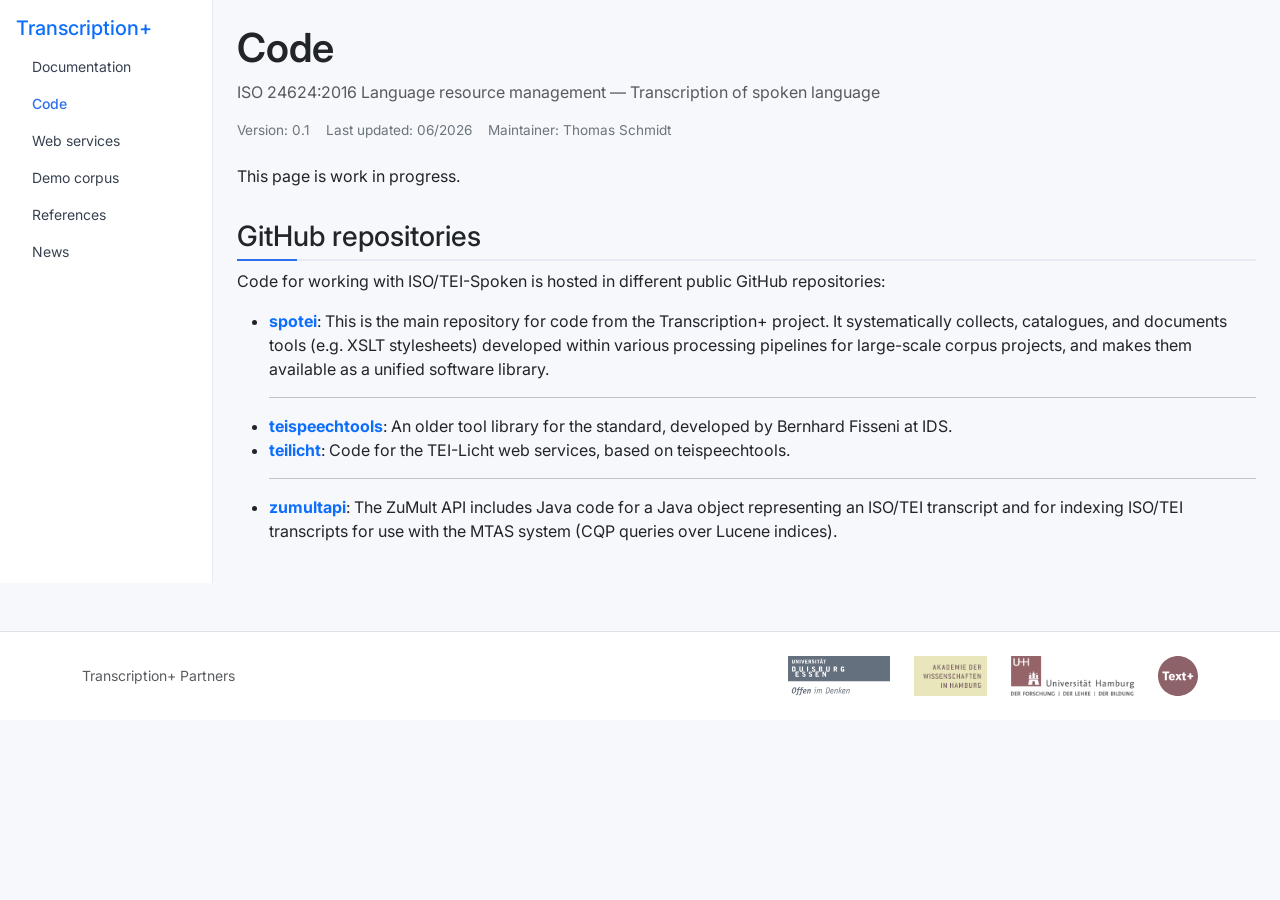
==== html/code.html @ f5cdf35d "Initial commit" ====
<?xml version="1.0" encoding="UTF-8"?>
<!DOCTYPE html>
<html lang="en" xmlns="http://www.w3.org/1999/xhtml">
    <head>
        <meta charset="UTF-8"/>
            <title>Transcription+: Documentation</title>
            <link href="https://cdn.jsdelivr.net/npm/bootstrap@5.3.3/dist/css/bootstrap.min.css" rel="stylesheet"/>
            <link href="https://fonts.googleapis.com/css2?family=Inter:wght@300;400;600&amp;display=swap" rel="stylesheet"/>                   
            <link href="styles.css" rel="stylesheet"/>
    </head>
    
    <body>
        
        <div class="container-fluid">
            <div class="row">
                
                <!-- Sidebar -->
                <nav class="col-md-3 col-lg-2 sidebar p-3">
                    <h5>
                        <a class="home-link" href="index.html" title="Homepage">Transcription+</a>                        
                    </h5>
                    
                    <ul class="nav flex-column small">
                        <li class="nav-item"><a class="nav-link" href="documentation.html">Documentation</a></li>
                        <li class="nav-item"><a class="nav-link active" href="code.html">Code</a></li>
                        <li class="nav-item"><a class="nav-link" href="webservices.html">Web services</a></li>
                        <li class="nav-item"><a class="nav-link" href="democorpus.html">Demo corpus</a></li>
                        <li class="nav-item"><a class="nav-link" href="references.html">References</a></li>
                        <li class="nav-item"><a class="nav-link" href="news.html">News</a></li>
                    </ul>
                </nav>
                
                <!-- Main content -->
                <main class="col-md-9 col-lg-10 p-4 content">
                    
                    <!-- Header -->
                    <div class="mb-4">
                        <h1 class="fw-semibold">Code</h1>
                        <p class="text-muted">ISO 24624:2016 Language resource management — Transcription of spoken language</p>                        
                        
                        <div class="d-flex gap-3 meta">
                            <div>Version: 0.1</div>
                            <div>Last updated: 06/2026</div>
                            <div>Maintainer: Thomas Schmidt</div>
                        </div>
                    </div>
                    
                    <p>
                        This page is work in progress.
                    </p>
                    
                    <h3>GitHub repositories</h3>   
                    <p>Code for working with ISO/TEI-Spoken is hosted in different public GitHub repositories:</p>
                    <ul>
                        <li>
                            <b><a href="https://github.com/zumult-org/spotei" target="_blank">spotei</a></b>: This is the main repository for
                            code from the Transcription+ project. It systematically collects, catalogues, and documents tools (e.g. XSLT stylesheets)
                            developed within various processing pipelines for large-scale corpus projects, and makes them available as a unified software
                            library. 
                        </li>
                        <hr/>
                        <li>
                            <b><a href="https://github.com/Exmaralda-Org/teispeechtools" target="_blank">teispeechtools</a></b>: An older tool library for the standard,
                            developed by Bernhard Fisseni at IDS.  
                        </li>
                        <li>
                            <b><a href="https://github.com/Exmaralda-Org/teilicht" target="_blank">teilicht</a></b>: Code for the TEI-Licht web services, based on teispeechtools.                            
                        </li>
                        <hr/>
                        <li>
                            <b><a href="https://github.com/zumult-org/zumultapi" target="_blank">zumultapi</a></b>: 
                            The ZuMult API includes Java code for a Java object representing an ISO/TEI transcript
                            and for indexing ISO/TEI transcripts for use with the MTAS system (CQP queries over Lucene indices). 
                        </li>
                    </ul>
                </main>
                <footer class="mt-5 border-top" style="background: white;">
                    <div class="container py-4">
                        
                        <div class="row align-items-center">
                            
                            <!-- Left: text -->
                            <div class="col-md-4 text-muted small">
                                Transcription+ Partners
                            </div>
                            
                            <!-- Center / logos -->
                            <div class="col-md-8 d-flex flex-wrap gap-4 align-items-center justify-content-md-end">
                                
                                <img src="img/ude-logo.svg" title="University of Duisburg-Essen: Institute for Communication Studies"
                                    class="footer-logo"/>
                                
                                <img src="img/adwhh_logo.png" title="Academy of Sciences and Humanities in Hamburg"
                                    class="footer-logo"/>
                                
                                <img src="img/uhh-logo.png" title="University of Hamburg: Centre for Sustainable Research Data Management"
                                    class="footer-logo"/>
                                
                                <img src="img/text-plus-logo.svg" title="Text+ in NFDI"
                                    class="footer-logo"/>
                                
                            </div>
                        </div>
                        
                        <!-- Bottom line -->
                        <!-- <div class="text-center text-muted small mt-3">
                    © 2026 Standards Portal · All rights reserved
                </div> -->
                        
                    </div>
                </footer>        
                
            </div>
        </div>
        
        
        
    </body>
</html>
---- html/styles.css ----
:root {
  --primary: #2F6FED;
  --accent: #22C55E;
  --bg: #F6F8FC;
  --border: #E6EAF2;
  --text-muted: #6b7280;
}

                
.header {
  border-bottom: 1px solid #eee;
  background: white;
}

.standard-card {
  border: 1px solid #eee;
  box-shadow: 0 2px 10px rgba(0,0,0,0.03);
  transition: 0.15s ease;
}

.standard-card:hover {
  transform: translateY(-2px);
}

.muted-small {
  font-size: 0.85rem;
  color: #6c757d;
}


body {
  background: var(--bg);
  font-family: Inter, system-ui, sans-serif;
}

/* Sidebar */
.sidebar {
  background: white;
  border-right: 1px solid var(--border);
  position: sticky;
  top: 0;
  min-height: 50vh;
  max-height: 90vh;
  overflow-y: auto;
}

            

pre {
  background: #f8f9fa;
  padding: 1rem;
  border-radius: 6px;
  font-size: 0.9rem;
}

.meta {
  font-size: 0.85rem;
  color: #6c757d;
}

.highlight-box {
  border: 1px solid #eee;
  background: #fff;
  padding: 1rem;
  border-radius: 8px;
  box-shadow: 0 2px 10px rgba(0,0,0,0.03);
}

.nav-link:hover {
  background: #f8f9fa;
  border-radius: 6px;
}


/* Headings accent bar */
.content h3 {
  border-bottom: 2px solid var(--border);
  position: relative;
  padding-bottom: .4rem;
  margin-top: 2rem;
  padding-bottom: .3rem;  
}

.content h3::before {
  content: "";
  position: absolute;
  left: 0;
  bottom: -2px;
  width: 60px;
  height: 2px;
  background: var(--primary);
}

/* Cards / boxes */
.highlight-box {
  border: 1px solid var(--border);
  border-radius: 10px;
  padding: 1rem;
  background: white;
  box-shadow: 0 2px 12px rgba(47,111,237,0.05);
  transition: 0.15s ease;
}

.highlight-box:hover {
  transform: translateY(-2px);
}

/* Nav links */
.nav-link {
  color: #374151;
  transition: 0.15s;
}

.nav-link:hover {
  background: rgba(47,111,237,0.08);
  border-radius: 6px;
}

/* Active section feel (optional JS hook later) */
.nav-link.active {
  color: var(--primary);
  font-weight: 500;
}

img.footer-logo {
    height:40px; 
    filter: grayscale(70%); 
    opacity:0.7; 
    transition:0.2s;    
}

img.footer-logo:hover {
  filter: grayscale(30%);
  opacity: 1;
  transform: scale(1.03);
}

a {
  text-decoration: none;
}

a:hover {
  color: #2F6FED;          /* subtle accent on hover */
  text-decoration: underline;
  text-underline-offset: 2px;
}
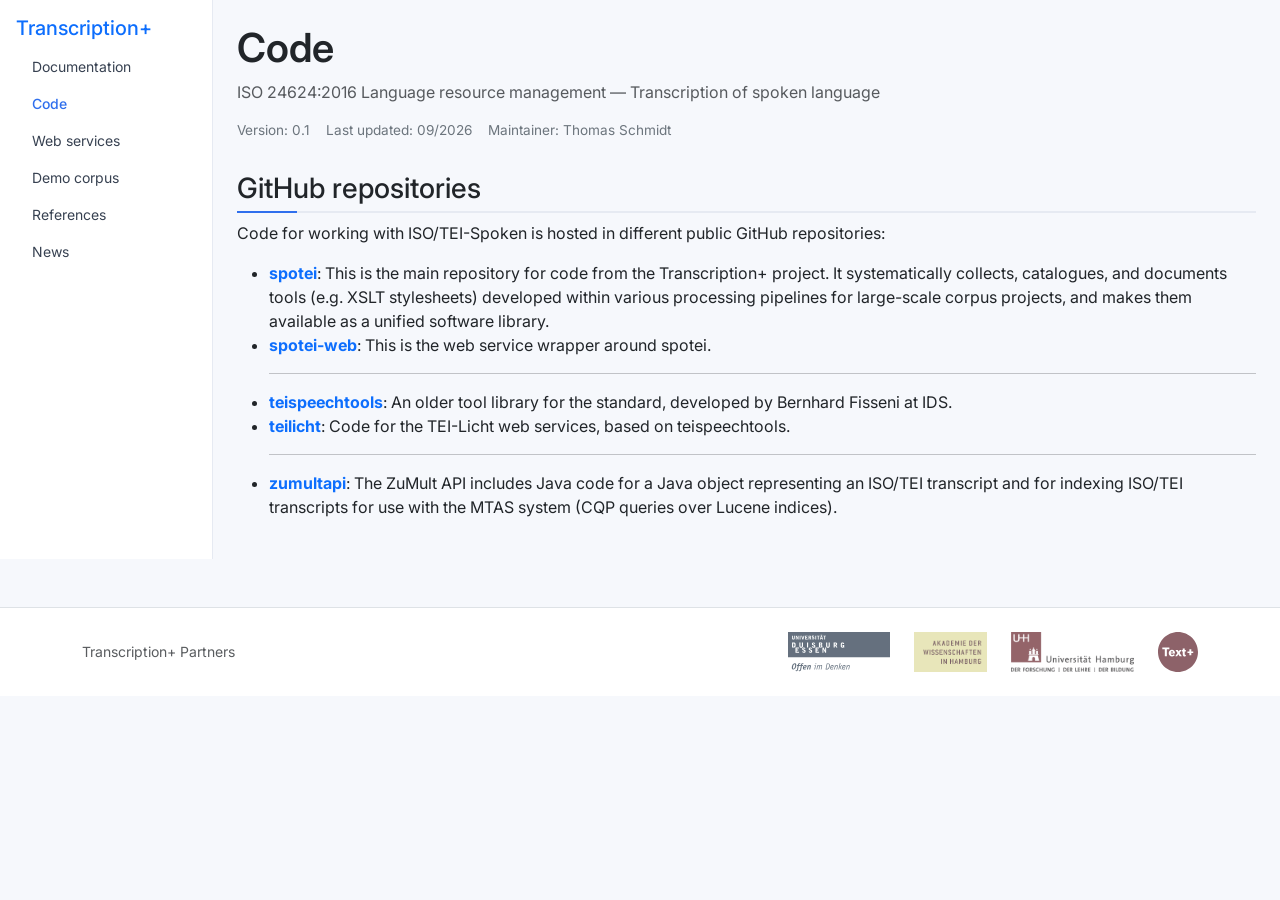
==== commit 51aefc48: "minor updates on all pages" ====
--- a/html/code.html
+++ b/html/code.html
@@ -40,14 +40,10 @@
                         
                         <div class="d-flex gap-3 meta">
                             <div>Version: 0.1</div>
-                            <div>Last updated: 06/2026</div>
+                            <div>Last updated: 09/2026</div>
                             <div>Maintainer: Thomas Schmidt</div>
                         </div>
                     </div>
-                    
-                    <p>
-                        This page is work in progress.
-                    </p>
                     
                     <h3>GitHub repositories</h3>   
                     <p>Code for working with ISO/TEI-Spoken is hosted in different public GitHub repositories:</p>
@@ -57,6 +53,10 @@
                             code from the Transcription+ project. It systematically collects, catalogues, and documents tools (e.g. XSLT stylesheets)
                             developed within various processing pipelines for large-scale corpus projects, and makes them available as a unified software
                             library. 
+                        </li>
+                        <li>
+                            <b><a href="https://github.com/zumult-org/spotei-web" target="_blank">spotei-web</a></b>: This is the web service wrapper around
+                            spotei. 
                         </li>
                         <hr/>
                         <li>
@@ -104,8 +104,8 @@
                         
                         <!-- Bottom line -->
                         <!-- <div class="text-center text-muted small mt-3">
-                    © 2026 Standards Portal · All rights reserved
-                </div> -->
+                         © 2026 Standards Portal · All rights reserved
+                        </div> -->
                         
                     </div>
                 </footer>        
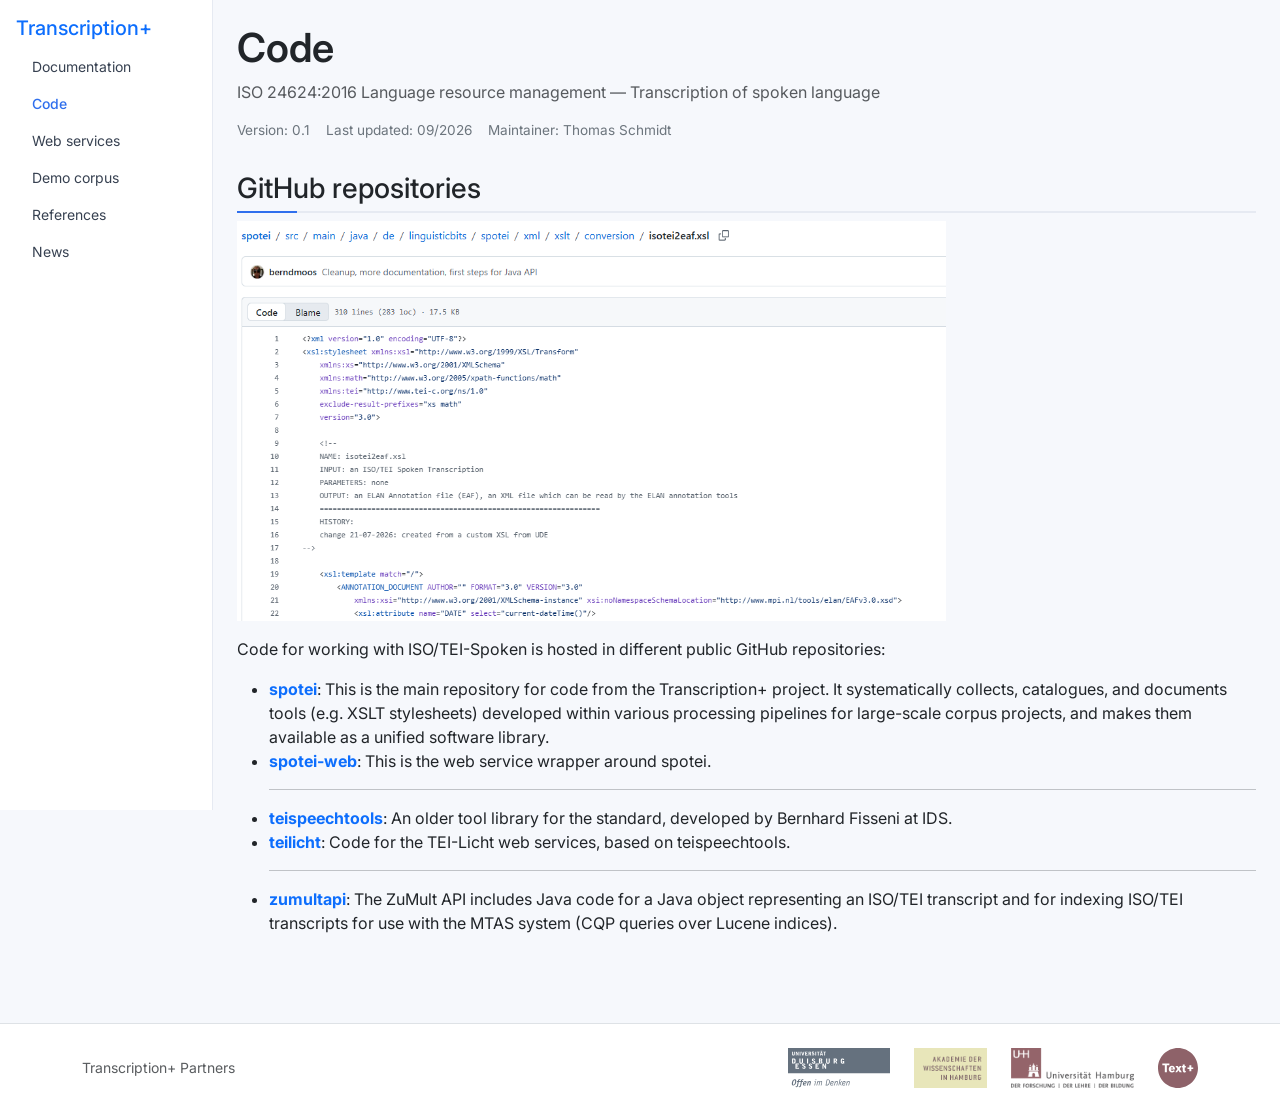
==== commit 03c8d37a: "updated, revised for official publication" ====
--- a/html/code.html
+++ b/html/code.html
@@ -45,7 +45,13 @@
                         </div>
                     </div>
                     
-                    <h3>GitHub repositories</h3>   
+                    <h3>GitHub repositories</h3>  
+                    <p>
+                        <a target="_blank" href="https://github.com/zumult-org/spotei">
+                            <img style="height: 400px;" src="img/code.png" title="XSLT in GitHub"/>
+                        </a>
+                    </p>                    
+                    
                     <p>Code for working with ISO/TEI-Spoken is hosted in different public GitHub repositories:</p>
                     <ul>
                         <li>
--- a/html/styles.css
+++ b/html/styles.css
@@ -5,6 +5,21 @@
   --border: #E6EAF2;
   --text-muted: #6b7280;
 }
+
+/*  body::before {
+    content: "";
+    position: fixed;
+    inset: 0;
+
+    background: url("img/teixml.png") center / cover no-repeat;
+
+    opacity: 0.12;       
+    filter: grayscale(30%);
+
+    z-index: -1;
+}   */         
+
+
 
                 
 .header {
@@ -143,4 +158,28 @@
   color: #2F6FED;          /* subtle accent on hover */
   text-decoration: underline;
   text-underline-offset: 2px;
-}+}
+
+.authors{
+    font-weight: bold;
+}
+
+.authors:after{
+    content: "\A";
+    white-space: pre;
+}
+
+.pubtitle  {
+    padding-left: 30px;
+}
+
+.pubdetails  {
+    padding-left: 30px;
+    
+}
+
+
+.pubtitle:after{
+    content: "\A";
+    white-space: pre;
+}
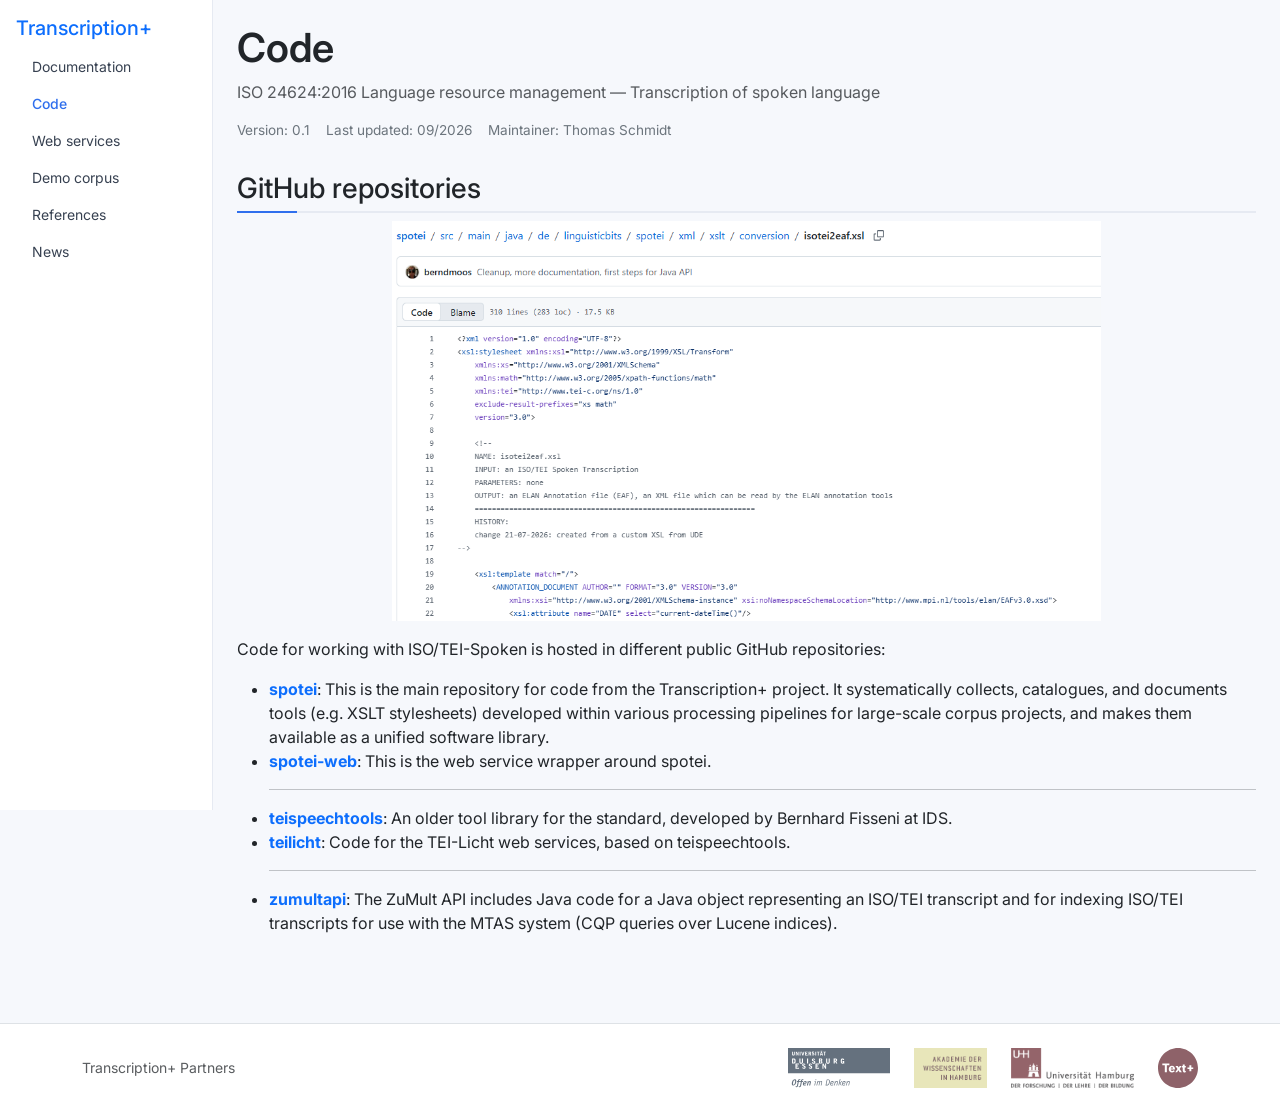
==== commit cddacda7: "some cosmetic changes" ====
--- a/html/code.html
+++ b/html/code.html
@@ -46,7 +46,7 @@
                     </div>
                     
                     <h3>GitHub repositories</h3>  
-                    <p>
+                    <p class="text-center">
                         <a target="_blank" href="https://github.com/zumult-org/spotei">
                             <img style="height: 400px;" src="img/code.png" title="XSLT in GitHub"/>
                         </a>
